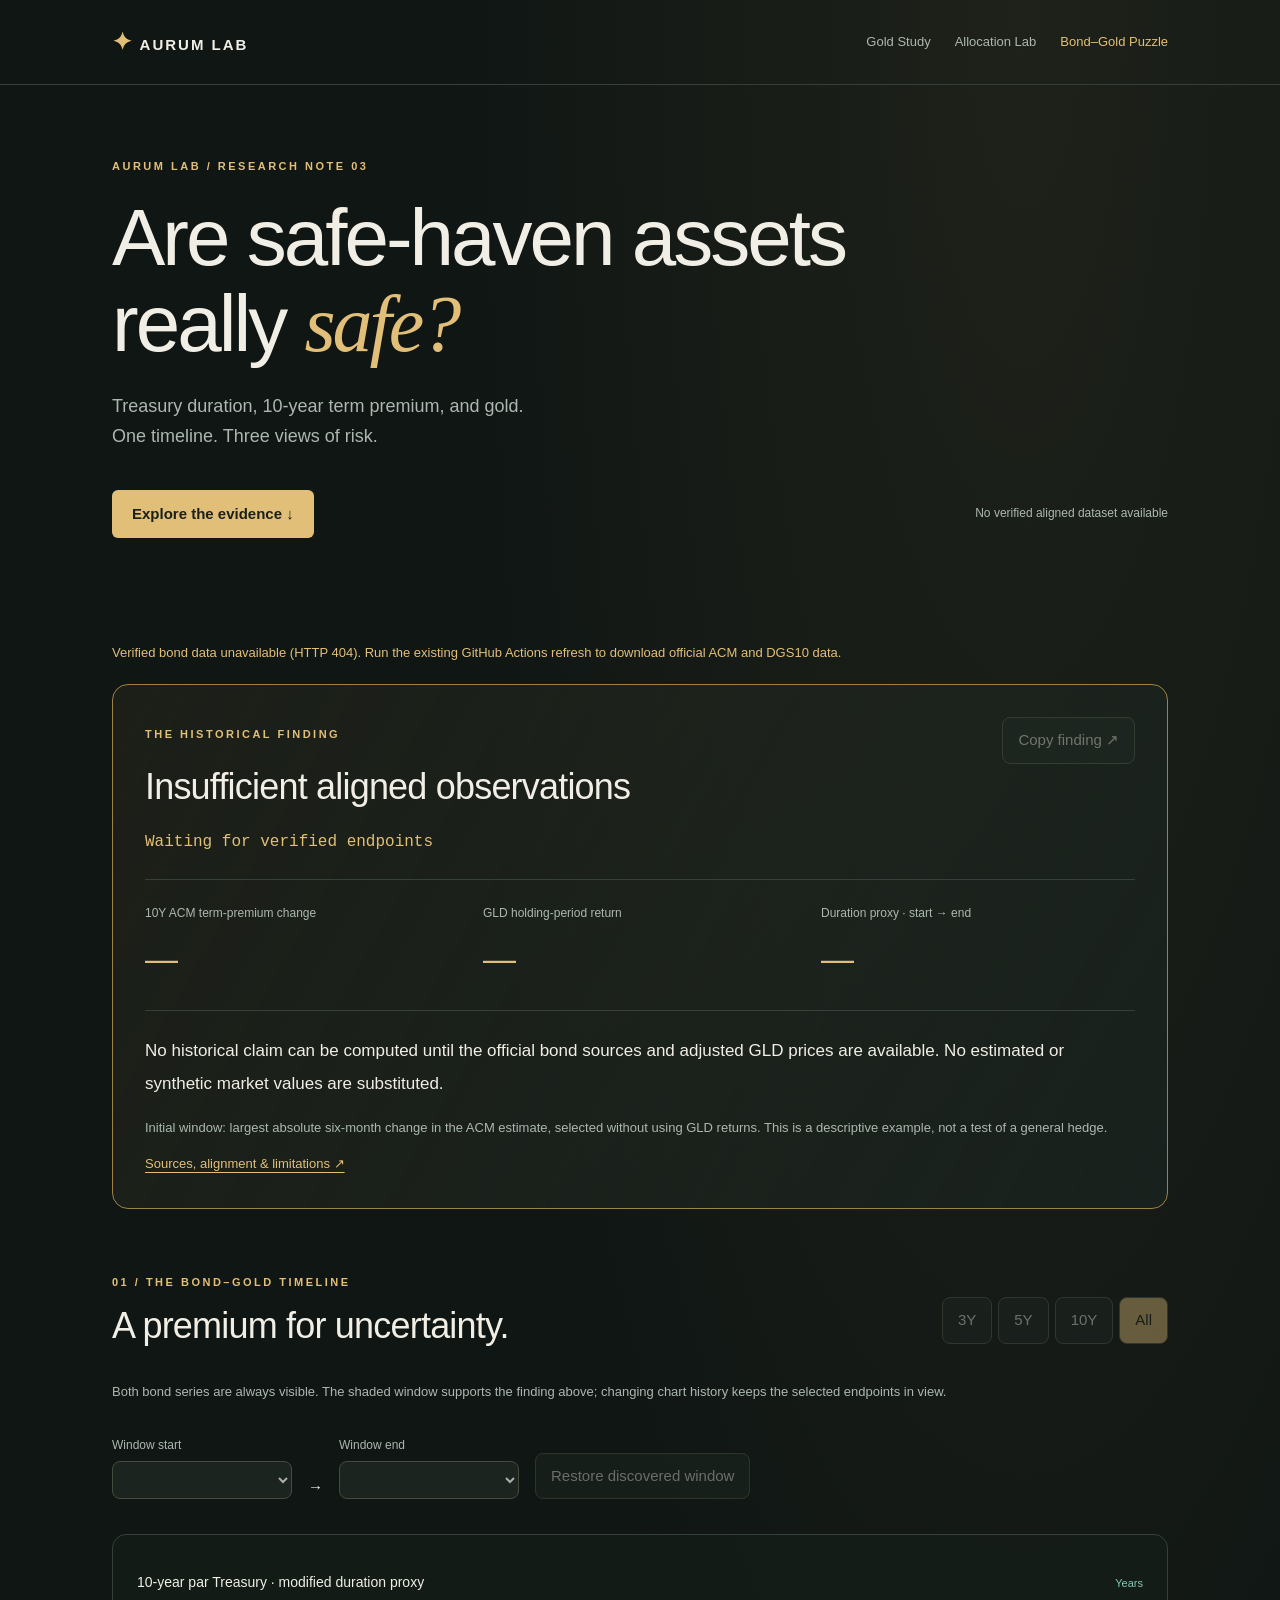
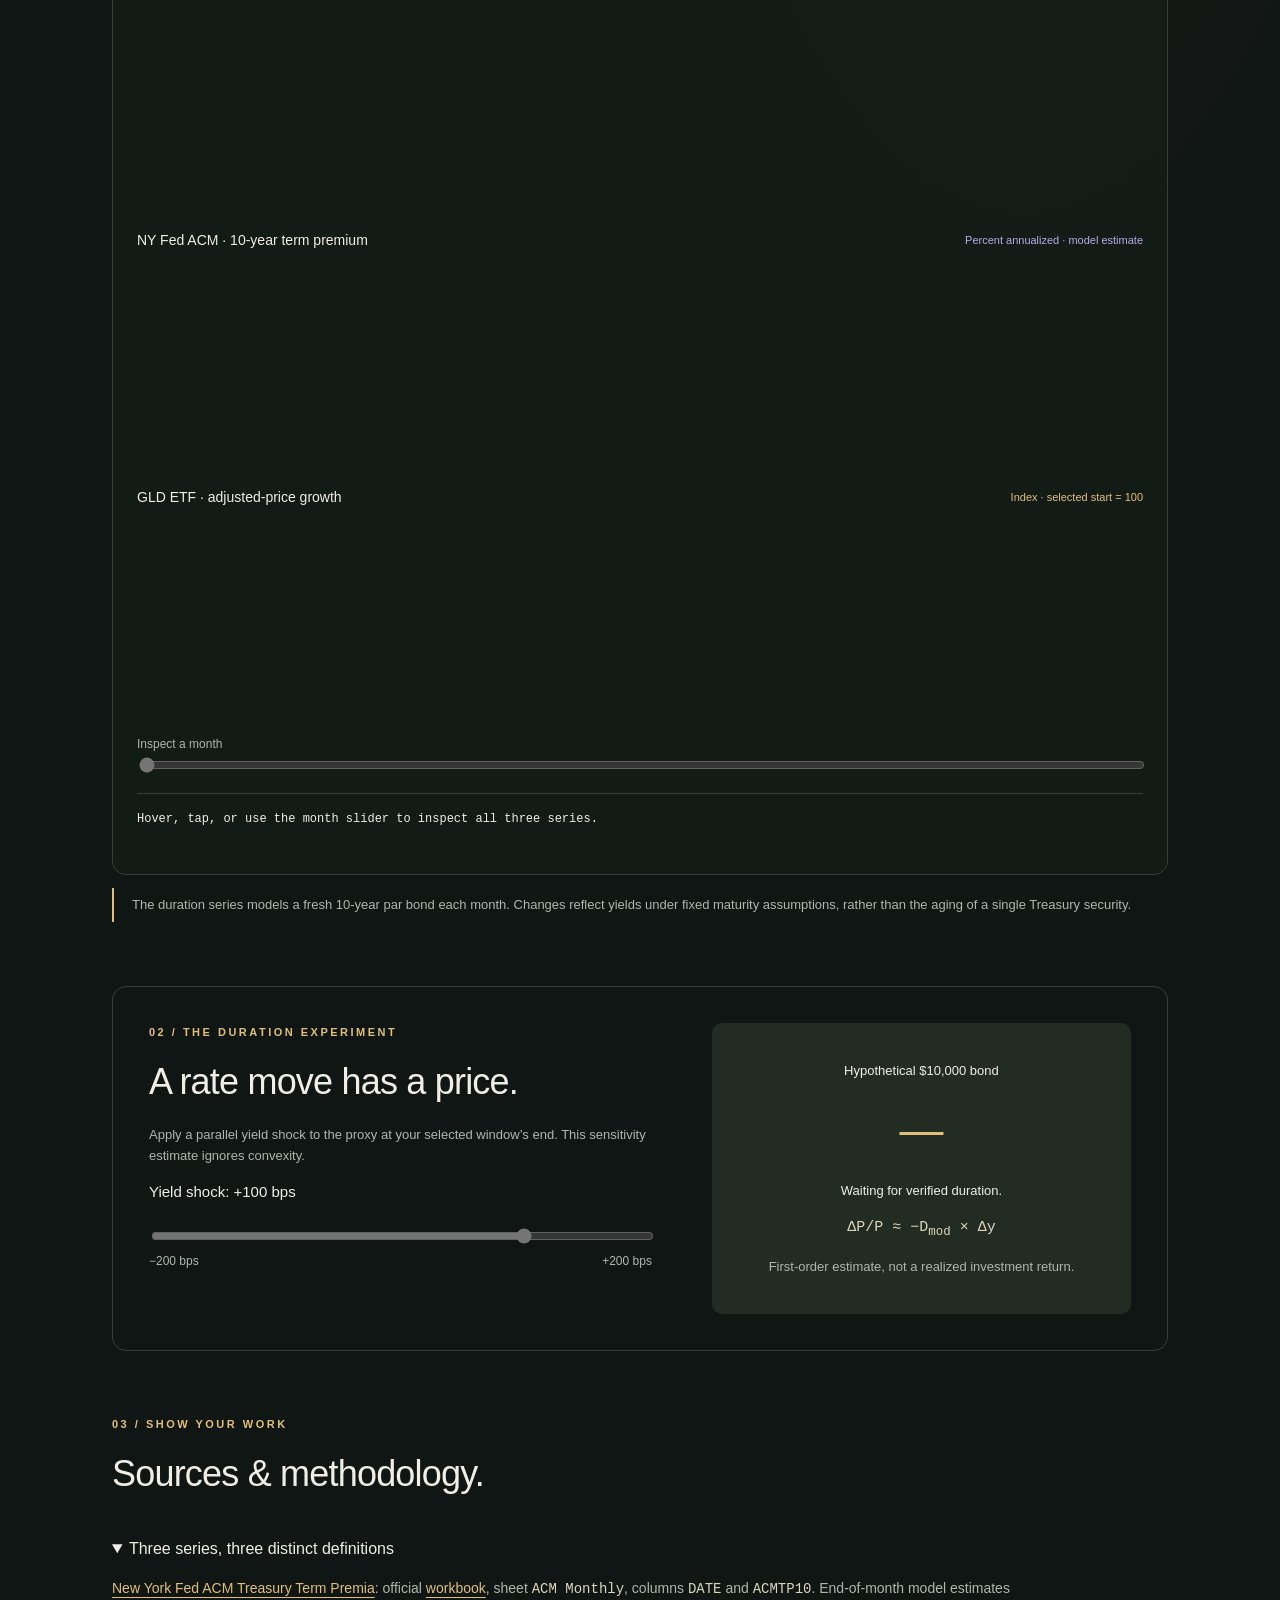
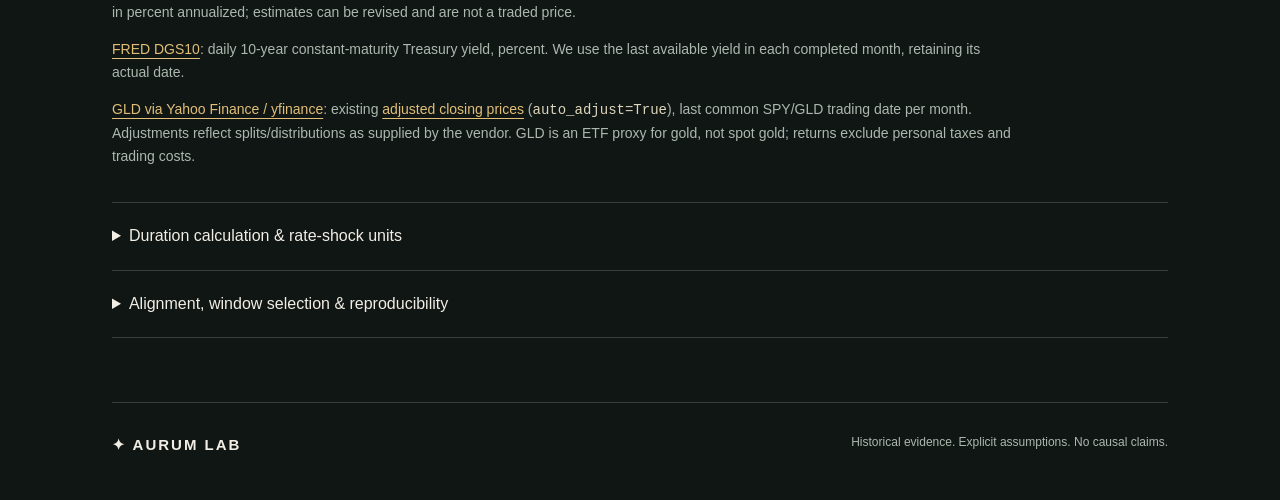
==== bonds.html @ c33cee71 "feat: add Bond–Gold research page with automated data and historical findings" ====
<!doctype html>
<html lang="en">
<head>
  <meta charset="utf-8">
  <meta name="viewport" content="width=device-width,initial-scale=1">
  <title>The Safe Haven Paradox · Aurum Lab</title>
  <meta name="description" content="Treasury duration, the NY Fed 10-year ACM term premium, and GLD: a reproducible historical comparison.">
  <link rel="stylesheet" href="bonds.css">
  <script defer src="bond_analysis.js"></script>
  <script defer src="bonds.js"></script>
</head>
<body>
  <header><nav class="wrap" aria-label="Main navigation"><a class="brand" href="index.html"><span>✦</span> AURUM LAB</a><div><a href="index.html">Gold Study</a><a href="portfolio.html">Allocation Lab</a><a aria-current="page" href="bonds.html">Bond–Gold Puzzle</a></div></nav></header>
  <main class="wrap">
    <section class="hero">
      <p class="eyebrow">AURUM LAB / RESEARCH NOTE 03</p>
      <h1>Are safe-haven assets<br>really <em>safe?</em></h1>
      <p class="intro">Treasury duration, 10-year term premium, and gold.<br>One timeline. Three views of risk.</p>
      <div class="hero-bottom"><a class="cta" href="#evidence">Explore the evidence ↓</a><p id="dataStamp">Checking verified monthly observations…</p></div>
    </section>

    <div id="status" role="status">Loading official bond data and aligned GLD prices…</div>
    <noscript><p class="notice">JavaScript is required to compute and display the finding. Download <a href="bond_data.json">the observations</a> for independent analysis.</p></noscript>

    <section id="findingPanel" class="finding" aria-labelledby="findingTitle">
      <div class="section-top"><p id="findingLabel" class="eyebrow">THE HISTORICAL FINDING</p><button id="copy" disabled>Copy finding ↗</button></div>
      <h2 id="findingTitle">What did gold do when the premium changed?</h2>
      <p id="windowDates" class="dates">Waiting for verified endpoints</p>
      <div class="metrics"><div><span>10Y ACM term-premium change</span><strong id="tpChange">—</strong></div><div><span>GLD holding-period return</span><strong id="goldReturn">—</strong></div><div><span>Duration proxy · start → end</span><strong id="durationChange">—</strong></div></div>
      <p id="findingText" aria-live="polite">A historical conclusion will appear automatically when verified aligned data is available.</p>
      <p id="selectionNote" class="muted">Initial window: largest absolute six-month change in the ACM estimate, selected without using GLD returns. This is a descriptive example, not a test of a general hedge.</p>
      <a class="small-link" href="#methodology">Sources, alignment & limitations ↗</a>
    </section>

    <section id="evidence" aria-labelledby="evidenceTitle">
      <div class="section-top"><div><p class="eyebrow">01 / THE BOND–GOLD TIMELINE</p><h2 id="evidenceTitle">A premium for uncertainty.</h2></div><div class="ranges" aria-label="Chart history"><button data-years="3" disabled>3Y</button><button data-years="5" disabled>5Y</button><button data-years="10" disabled>10Y</button><button data-years="0" aria-pressed="true" disabled>All</button></div></div>
      <p class="muted">Both bond series are always visible. The shaded window supports the finding above; changing chart history keeps the selected endpoints in view.</p>
      <div class="controls"><label>Window start<select id="start" disabled></select></label><span aria-hidden="true">→</span><label>Window end<select id="end" disabled></select></label><button id="reset" disabled>Restore discovered window</button></div>
      <p id="windowError" role="alert"></p>
      <div class="charts" id="charts">
        <div class="chart-head"><h3>10-year par Treasury · modified duration proxy</h3><span class="mint">Years</span></div>
        <div id="durationChart" class="chart" role="img" aria-label="Historical monthly modified duration proxy, in years"></div>
        <div class="chart-head"><h3>NY Fed ACM · 10-year term premium</h3><span class="violet">Percent annualized · model estimate</span></div>
        <div id="premiumChart" class="chart" role="img" aria-label="Historical monthly ten-year ACM term premium, in percent"></div>
        <div class="chart-head"><h3>GLD ETF · adjusted-price growth</h3><span class="gold">Index · selected start = 100</span></div>
        <div id="goldChart" class="chart" role="img" aria-label="Historical GLD adjusted price index"></div>
        <label class="inspect">Inspect a month <input id="inspect" type="range" min="0" max="1" value="0" disabled></label>
        <p id="readout" class="readout" aria-live="polite">Hover, tap, or use the month slider to inspect all three series.</p>
        <p id="historyRange" class="muted"></p>
      </div>
      <p class="notice">The duration series models a fresh 10-year par bond each month. Changes reflect yields under fixed maturity assumptions, rather than the aging of a single Treasury security.</p>
    </section>

    <section class="experiment" aria-labelledby="shockTitle"><div><p class="eyebrow">02 / THE DURATION EXPERIMENT</p><h2 id="shockTitle">A rate move has a price.</h2><p class="muted">Apply a parallel yield shock to the proxy at your selected window’s end. This sensitivity estimate ignores convexity.</p><label for="shock">Yield shock: <output id="shockLabel">+100 bps</output></label><input id="shock" type="range" min="-200" max="200" step="5" value="100" disabled><div class="slider-labels"><span>−200 bps</span><span>+200 bps</span></div></div><div class="shock-result"><p>Hypothetical $10,000 bond</p><strong id="bondValue">—</strong><p id="shockResult">Waiting for verified duration.</p><code>ΔP/P ≈ −D<sub>mod</sub> × Δy</code><p class="muted">First-order estimate, not a realized investment return.</p></div></section>

    <section id="methodology"><p class="eyebrow">03 / SHOW YOUR WORK</p><h2>Sources & methodology.</h2>
      <details open><summary>Three series, three distinct definitions</summary><p><a href="https://www.newyorkfed.org/research/data_indicators/term-premia-tabs">New York Fed ACM Treasury Term Premia</a>: official <a href="https://www.newyorkfed.org/medialibrary/media/research/data_indicators/ACMTermPremium.xls">workbook</a>, sheet <code>ACM Monthly</code>, columns <code>DATE</code> and <code>ACMTP10</code>. End-of-month model estimates in percent annualized; estimates can be revised and are not a traded price.</p><p><a href="https://fred.stlouisfed.org/series/DGS10">FRED DGS10</a>: daily 10-year constant-maturity Treasury yield, percent. We use the last available yield in each completed month, retaining its actual date.</p><p><a href="https://finance.yahoo.com/quote/GLD/history/">GLD via Yahoo Finance / yfinance</a>: existing <a href="data.json">adjusted closing prices</a> (<code>auto_adjust=True</code>), last common SPY/GLD trading date per month. Adjustments reflect splits/distributions as supplied by the vendor. GLD is an ETF proxy for gold, not spot gold; returns exclude personal taxes and trading costs.</p></details>
      <details><summary>Duration calculation & rate-shock units</summary><p>Face value 100; maturity 10 years; 20 semiannual cash flows. Set annual coupon rate equal to DGS10 / 100. Discount each coupon and final principal at (1 + y/2)<sup>t</sup>. Price is the sum of present values. Macaulay duration is their time-weighted mean in years; modified duration divides it by (1 + y/2). This is a hypothetical model proxy, not a measured CUSIP duration.</p><p>For a +100 bps shock, Δy = +0.01 and ΔP/P ≈ −D<sub>mod</sub> × 0.01. This ignores convexity, coupon reinvestment, roll-down, and nonparallel yield-curve changes.</p></details>
      <details><summary>Alignment, window selection & reproducibility</summary><p>Only completed months present in all three sources are used; missing months are never filled. ACM, yield, and GLD may have different observation dates within the same calendar month. The finding explicitly reports those endpoint dates. GLD return is (end adjusted close / start adjusted close − 1) × 100. Term-premium change is (end % − start %) × 100 basis points.</p><p>The initial finding scans all consecutive six-calendar-month windows and chooses the largest absolute ACM change, breaking ties by earliest start. GLD does not influence selection. This retrospective extreme is deliberately illustrative and can exaggerate typical movements; it cannot establish causality, a dependable hedge, or future performance. User-selected windows recompute the same formulas.</p><p id="provenance">Retrieval dates appear after data loads.</p><p><a href="bond_data.json">Download aligned observations & metadata</a> · <a href="https://github.com/StarvingBaby/534_lab">Source code</a></p></details>
    </section>
    <footer><a class="brand" href="index.html">✦ AURUM LAB</a><span>Historical evidence. Explicit assumptions. No causal claims.</span></footer>
  </main>
</body>
</html>
---- bonds.css ----
:root{color-scheme:dark;--bg:#101614;--panel:#18211d;--line:#344039;--text:#f1eee5;--muted:#acb8af;--gold:#e2bf78;--mint:#83c8b6;--violet:#b9aae5}*{box-sizing:border-box}html{scroll-behavior:smooth;scroll-padding-top:30px}body{margin:0;background:radial-gradient(ellipse at 80% 0,#34332366,transparent 40%),var(--bg);color:var(--text);font:15px/1.65 'Segoe UI',Arial,sans-serif}a{color:var(--gold);text-underline-offset:4px}button,input,select{font:inherit}button,select{background:#202b25;color:var(--text);border:1px solid #59634f;border-radius:8px;padding:10px 15px}button{cursor:pointer}button:hover,a:hover{filter:brightness(1.2)}button:disabled{opacity:.4;cursor:default}button[aria-pressed=true]{background:var(--gold);color:#172018}a:focus-visible,button:focus-visible,input:focus-visible,select:focus-visible,summary:focus-visible{outline:3px solid var(--gold);outline-offset:5px}.wrap{max-width:1120px;margin:auto;padding:0 32px}header{border-bottom:1px solid var(--line)}nav{display:flex;align-items:center;justify-content:space-between;min-height:84px;gap:24px}nav div{display:flex;gap:24px;flex-wrap:wrap}nav a{text-decoration:none;font-size:13px;color:var(--muted)}nav a[aria-current]{color:var(--gold)}.brand{font-size:15px;font-weight:750;letter-spacing:2px;color:var(--text);text-decoration:none}.brand span{color:var(--gold);font-size:24px}.hero{padding:72px 0 40px}.eyebrow{color:var(--gold);font-size:11px;font-weight:700;letter-spacing:2.5px;margin:0 0 18px}h1{font-size:clamp(42px,6.5vw,80px);font-weight:500;line-height:1.07;letter-spacing:-3px;margin:20px 0 25px}h1 em{font-family:Georgia,serif;color:var(--gold);font-weight:400}.intro{color:var(--muted);font-size:18px}.hero-bottom{display:flex;align-items:center;justify-content:space-between;gap:24px;padding-top:20px}.hero-bottom p{color:var(--muted);font-size:12px;max-width:400px}.cta{display:inline-block;padding:12px 20px;background:var(--gold);color:#1b201a;border-radius:6px;text-decoration:none;font-weight:650}#status{font-size:13px;color:var(--gold);margin:0 0 20px}#status:empty{display:none}section{margin-bottom:64px}h2{font-size:clamp(25px,3vw,36px);font-weight:500;letter-spacing:-.8px;line-height:1.25;margin:0 0 20px}h3{font-size:14px;font-weight:500;margin:0}.finding{border:1px solid #9e8149;border-radius:16px;background:linear-gradient(120deg,#413a2440,var(--panel));padding:32px}.section-top{display:flex;justify-content:space-between;gap:24px;align-items:center}.section-top .eyebrow{margin-bottom:12px}.dates{font-family:monospace;color:var(--gold);font-size:16px}.metrics{display:grid;grid-template-columns:1fr 1fr 1fr;gap:24px;padding:24px 0;border-top:1px solid var(--line);border-bottom:1px solid var(--line);margin:24px 0}.metrics span{display:block;font-size:12px;color:var(--muted)}.metrics strong{display:block;font-size:clamp(22px,3vw,33px);color:var(--gold);font-weight:500;margin-top:8px}#findingText{font-size:17px;line-height:1.9}.muted{color:var(--muted);font-size:13px}.small-link{font-size:13px}.ranges{display:flex;gap:6px}.controls{display:flex;align-items:end;gap:16px;flex-wrap:wrap;padding:20px 0}.controls label{font-size:12px;color:var(--muted)}select{display:block;margin-top:6px;min-width:180px}.charts{border:1px solid var(--line);border-radius:14px;padding:24px;background:#17201b77}.chart-head{display:flex;justify-content:space-between;align-items:center;gap:15px;padding-top:12px}.chart-head span{font-size:11px}.mint{color:var(--mint)}.violet{color:var(--violet)}.gold{color:var(--gold)}.chart{height:190px;position:relative;margin:12px 0 20px}.chart svg{width:100%;height:100%;overflow:visible;touch-action:pan-y}.readout{font:12px/1.8 monospace;color:var(--text);min-height:44px;border-top:1px solid var(--line);padding-top:15px}.notice{border-left:2px solid var(--gold);padding:6px 0 6px 18px;color:var(--muted);font-size:13px}.experiment{display:grid;grid-template-columns:1.2fr 1fr;gap:60px;padding:36px;border:1px solid var(--line);border-radius:14px}.experiment input{margin-top:24px}input[type=range]{width:100%;accent-color:var(--gold)}.slider-labels{display:flex;justify-content:space-between;color:var(--muted);font-size:12px}.shock-result{background:#222c23;text-align:center;padding:24px;border-radius:10px}.shock-result strong{font-size:44px;color:var(--gold);font-weight:500}.shock-result p{font-size:13px}code{font-family:monospace;color:#ded6bc}details{border-bottom:1px solid var(--line);padding:20px 0;color:var(--muted);font-size:14px}summary{cursor:pointer;color:var(--text);font-size:16px}details p{max-width:900px}footer{display:flex;justify-content:space-between;gap:24px;border-top:1px solid var(--line);padding:30px 0 45px;color:var(--muted);font-size:12px}#windowError{color:#ffc4a2}.inspect{font-size:12px;color:var(--muted)}@media(max-width:700px){.wrap{padding:0 20px}nav{padding-top:18px!important;padding-bottom:18px!important;flex-wrap:wrap;gap:12px}nav div{gap:15px}.hero{padding-top:40px}h1{letter-spacing:-1.5px}.hero-bottom,.section-top{align-items:start;flex-direction:column;gap:12px}.finding{padding:22px}.metrics{grid-template-columns:1fr;gap:14px}.metrics div{display:flex;justify-content:space-between;align-items:center;gap:15px}.metrics strong{margin:0;font-size:23px;white-space:nowrap}.chart-head{align-items:start;flex-direction:column;gap:2px}.charts{padding:16px 8px}.experiment{grid-template-columns:1fr;gap:24px;padding:22px}select{min-width:145px}.controls{gap:10px}footer{flex-direction:column}.dates{font-size:14px}}@media(prefers-reduced-motion:reduce){html{scroll-behavior:auto}*{animation:none!important;transition:none!important}}
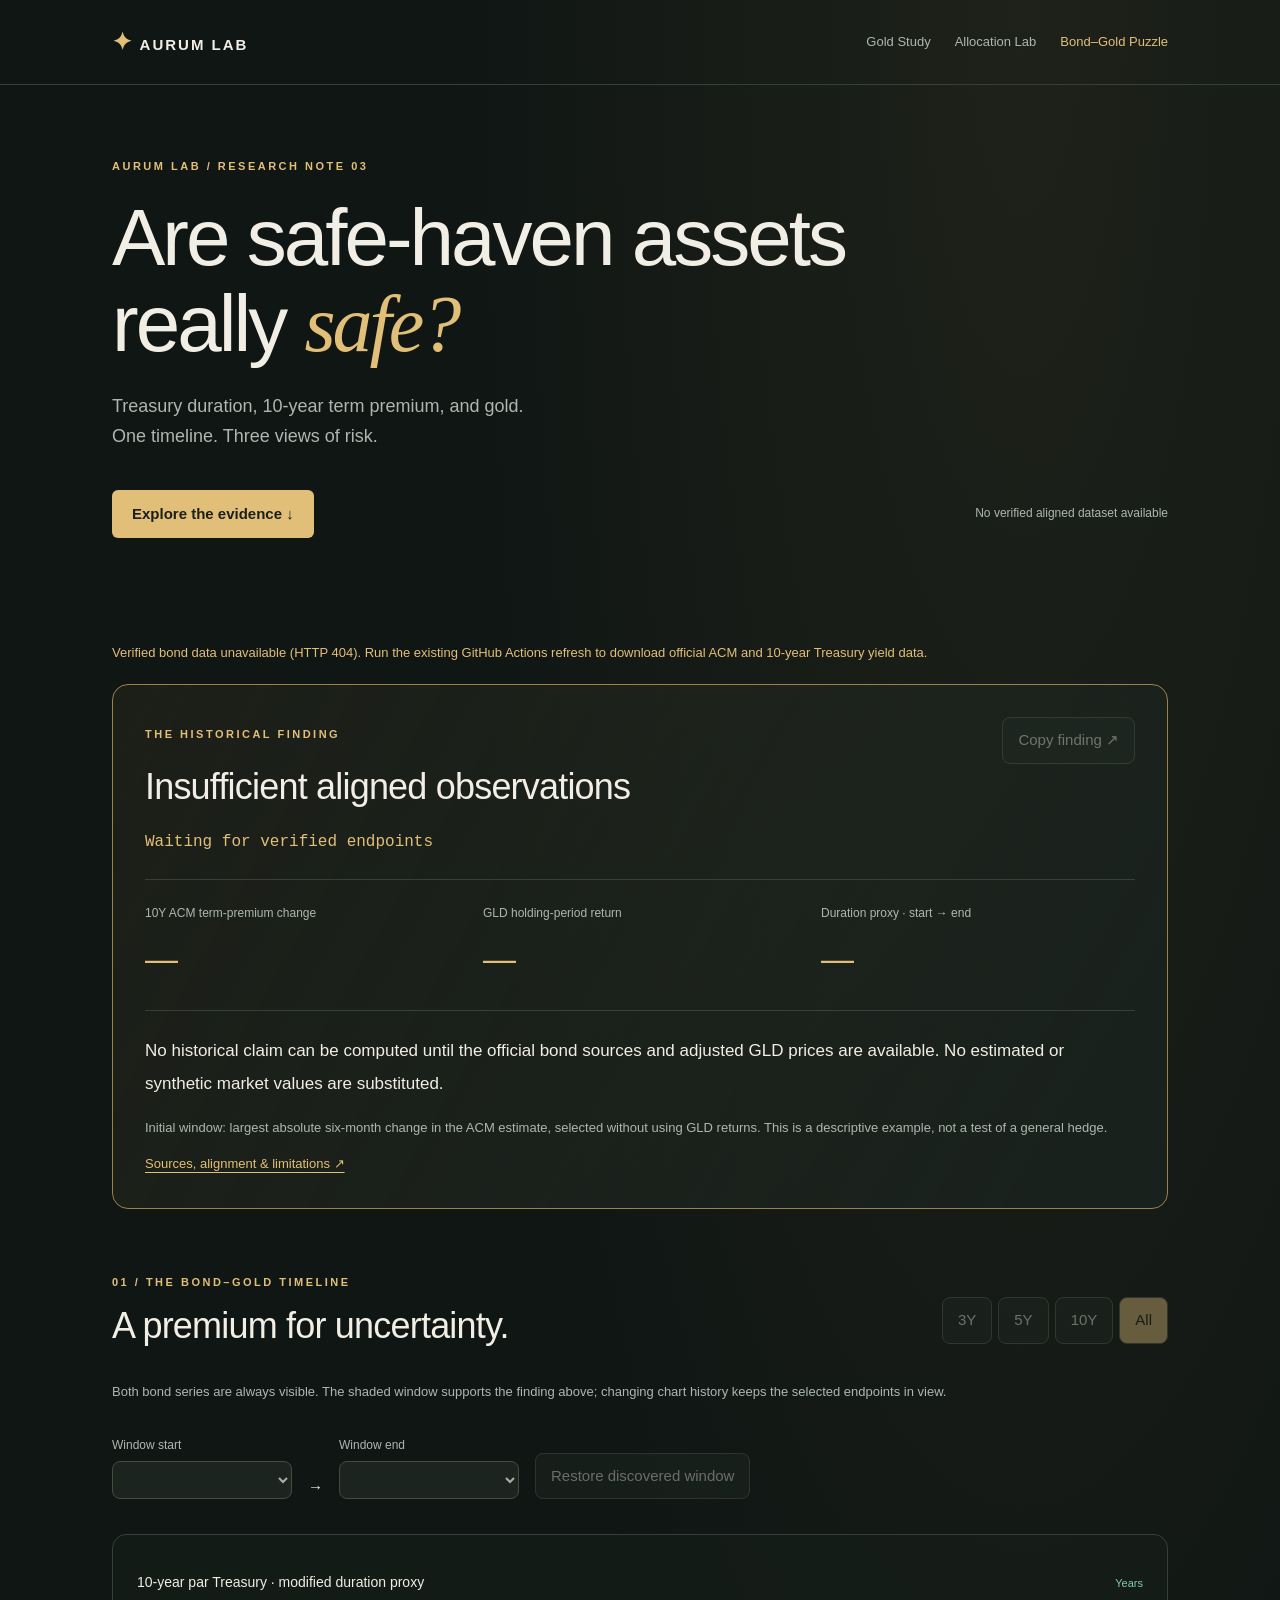
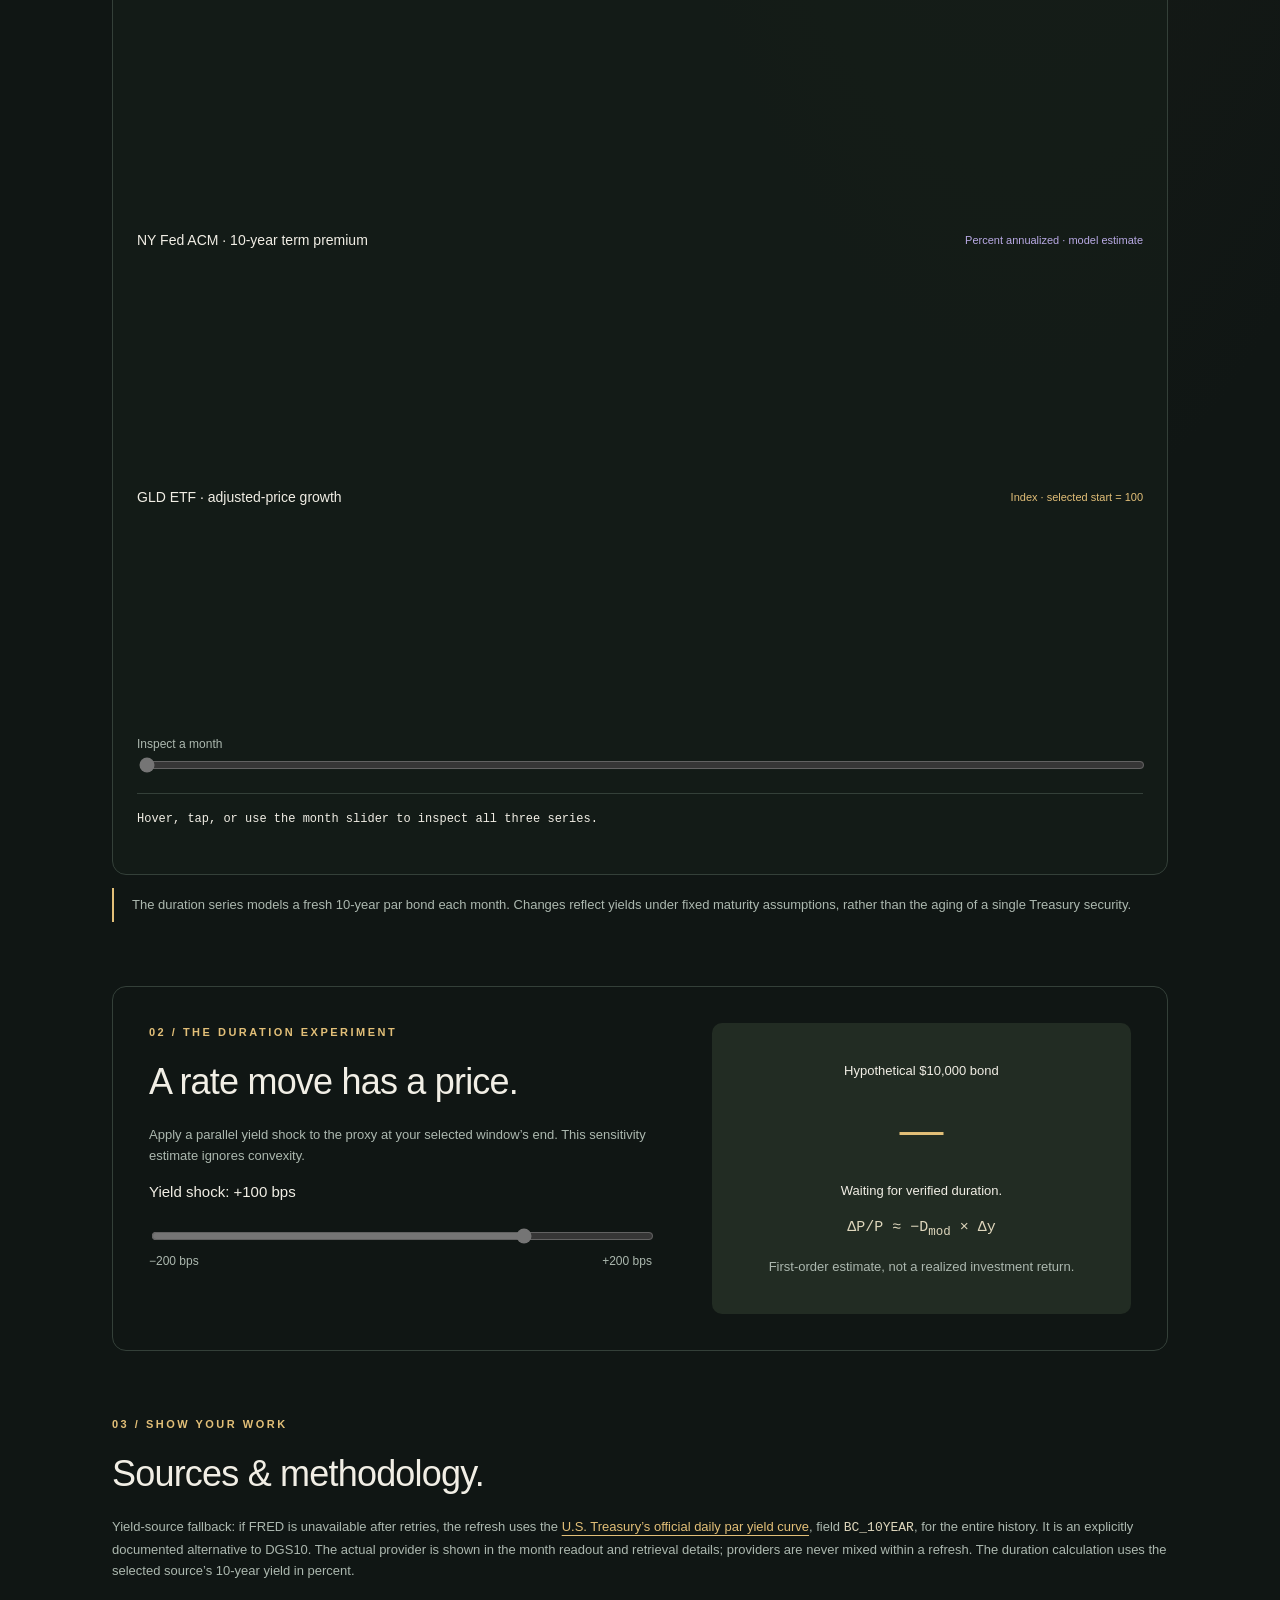
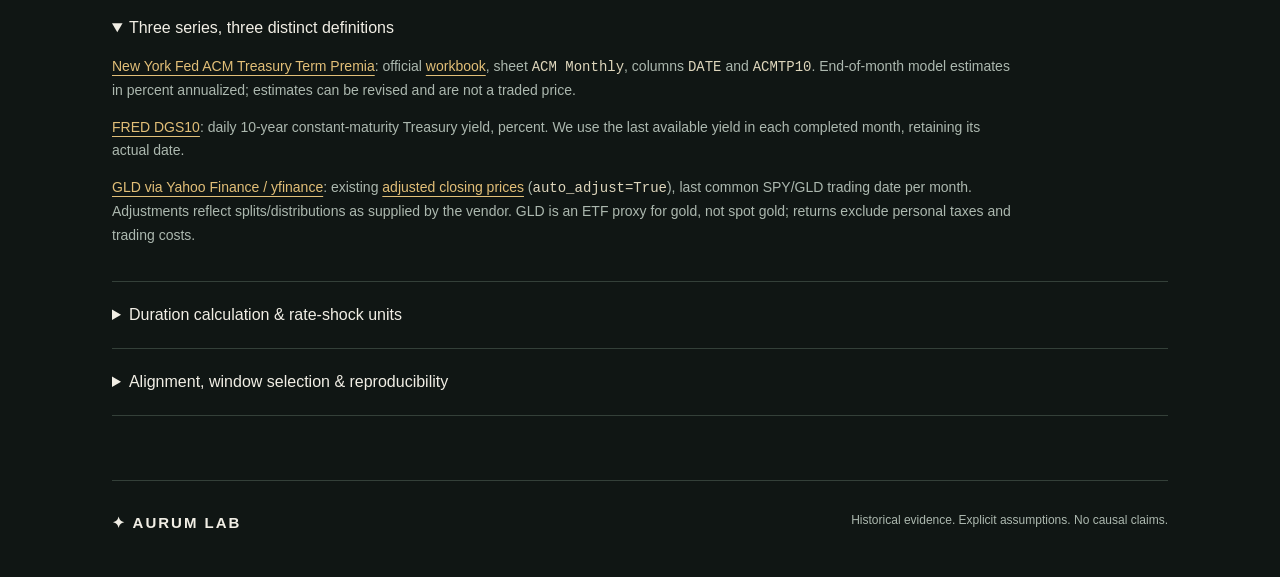
==== commit 705e2b95: "fix: add download retries and official Treasury fallback for bond data" ====
--- a/bonds.html
+++ b/bonds.html
@@ -54,8 +54,9 @@
     <section class="experiment" aria-labelledby="shockTitle"><div><p class="eyebrow">02 / THE DURATION EXPERIMENT</p><h2 id="shockTitle">A rate move has a price.</h2><p class="muted">Apply a parallel yield shock to the proxy at your selected window’s end. This sensitivity estimate ignores convexity.</p><label for="shock">Yield shock: <output id="shockLabel">+100 bps</output></label><input id="shock" type="range" min="-200" max="200" step="5" value="100" disabled><div class="slider-labels"><span>−200 bps</span><span>+200 bps</span></div></div><div class="shock-result"><p>Hypothetical $10,000 bond</p><strong id="bondValue">—</strong><p id="shockResult">Waiting for verified duration.</p><code>ΔP/P ≈ −D<sub>mod</sub> × Δy</code><p class="muted">First-order estimate, not a realized investment return.</p></div></section>
 
     <section id="methodology"><p class="eyebrow">03 / SHOW YOUR WORK</p><h2>Sources & methodology.</h2>
+      <p class="muted">Yield-source fallback: if FRED is unavailable after retries, the refresh uses the <a href="https://home.treasury.gov/resource-center-data-chart-center/interest-rates">U.S. Treasury’s official daily par yield curve</a>, field <code>BC_10YEAR</code>, for the entire history. It is an explicitly documented alternative to DGS10. The actual provider is shown in the month readout and retrieval details; providers are never mixed within a refresh. The duration calculation uses the selected source’s 10-year yield in percent.</p>
       <details open><summary>Three series, three distinct definitions</summary><p><a href="https://www.newyorkfed.org/research/data_indicators/term-premia-tabs">New York Fed ACM Treasury Term Premia</a>: official <a href="https://www.newyorkfed.org/medialibrary/media/research/data_indicators/ACMTermPremium.xls">workbook</a>, sheet <code>ACM Monthly</code>, columns <code>DATE</code> and <code>ACMTP10</code>. End-of-month model estimates in percent annualized; estimates can be revised and are not a traded price.</p><p><a href="https://fred.stlouisfed.org/series/DGS10">FRED DGS10</a>: daily 10-year constant-maturity Treasury yield, percent. We use the last available yield in each completed month, retaining its actual date.</p><p><a href="https://finance.yahoo.com/quote/GLD/history/">GLD via Yahoo Finance / yfinance</a>: existing <a href="data.json">adjusted closing prices</a> (<code>auto_adjust=True</code>), last common SPY/GLD trading date per month. Adjustments reflect splits/distributions as supplied by the vendor. GLD is an ETF proxy for gold, not spot gold; returns exclude personal taxes and trading costs.</p></details>
-      <details><summary>Duration calculation & rate-shock units</summary><p>Face value 100; maturity 10 years; 20 semiannual cash flows. Set annual coupon rate equal to DGS10 / 100. Discount each coupon and final principal at (1 + y/2)<sup>t</sup>. Price is the sum of present values. Macaulay duration is their time-weighted mean in years; modified duration divides it by (1 + y/2). This is a hypothetical model proxy, not a measured CUSIP duration.</p><p>For a +100 bps shock, Δy = +0.01 and ΔP/P ≈ −D<sub>mod</sub> × 0.01. This ignores convexity, coupon reinvestment, roll-down, and nonparallel yield-curve changes.</p></details>
+      <details><summary>Duration calculation & rate-shock units</summary><p>Face value 100; maturity 10 years; 20 semiannual cash flows. Set annual coupon rate equal to the selected 10-year yield / 100. Discount each coupon and final principal at (1 + y/2)<sup>t</sup>. Price is the sum of present values. Macaulay duration is their time-weighted mean in years; modified duration divides it by (1 + y/2). This is a hypothetical model proxy, not a measured CUSIP duration.</p><p>For a +100 bps shock, Δy = +0.01 and ΔP/P ≈ −D<sub>mod</sub> × 0.01. This ignores convexity, coupon reinvestment, roll-down, and nonparallel yield-curve changes.</p></details>
       <details><summary>Alignment, window selection & reproducibility</summary><p>Only completed months present in all three sources are used; missing months are never filled. ACM, yield, and GLD may have different observation dates within the same calendar month. The finding explicitly reports those endpoint dates. GLD return is (end adjusted close / start adjusted close − 1) × 100. Term-premium change is (end % − start %) × 100 basis points.</p><p>The initial finding scans all consecutive six-calendar-month windows and chooses the largest absolute ACM change, breaking ties by earliest start. GLD does not influence selection. This retrospective extreme is deliberately illustrative and can exaggerate typical movements; it cannot establish causality, a dependable hedge, or future performance. User-selected windows recompute the same formulas.</p><p id="provenance">Retrieval dates appear after data loads.</p><p><a href="bond_data.json">Download aligned observations & metadata</a> · <a href="https://github.com/StarvingBaby/534_lab">Source code</a></p></details>
     </section>
     <footer><a class="brand" href="index.html">✦ AURUM LAB</a><span>Historical evidence. Explicit assumptions. No causal claims.</span></footer>
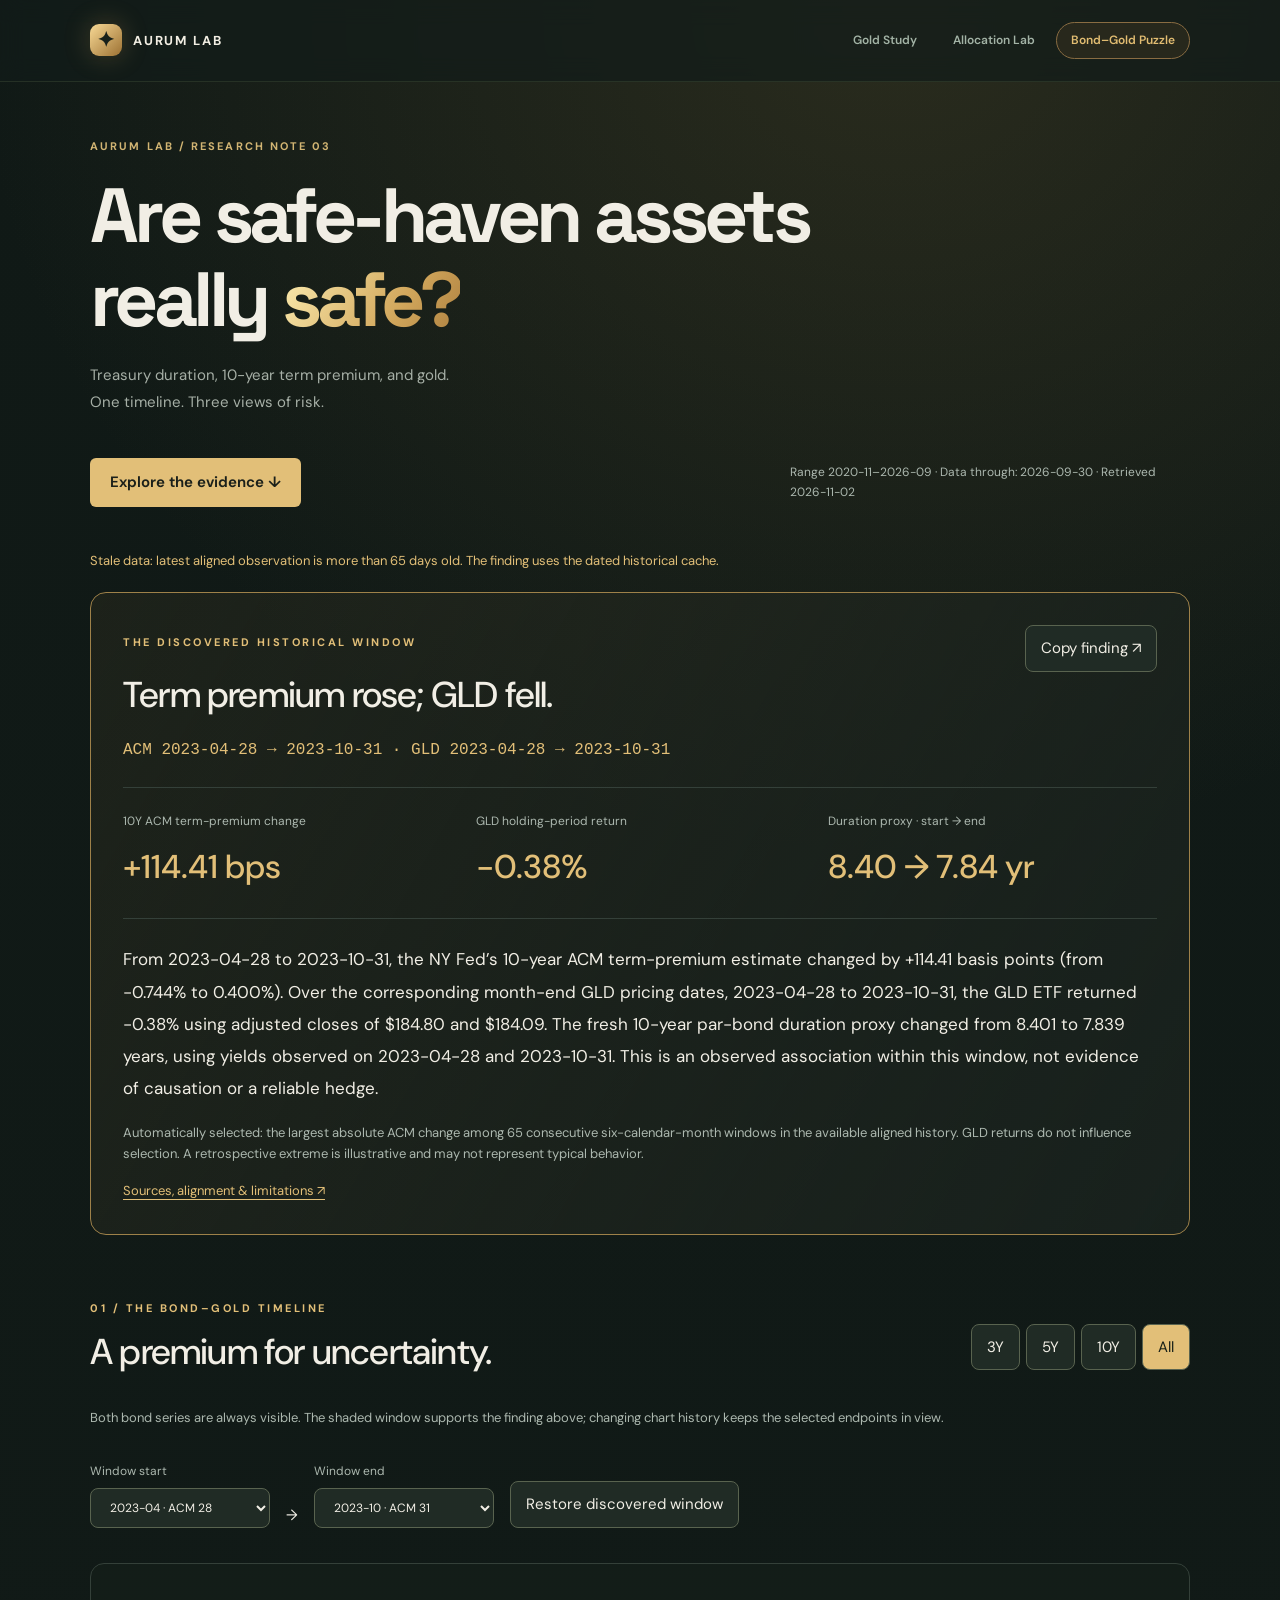
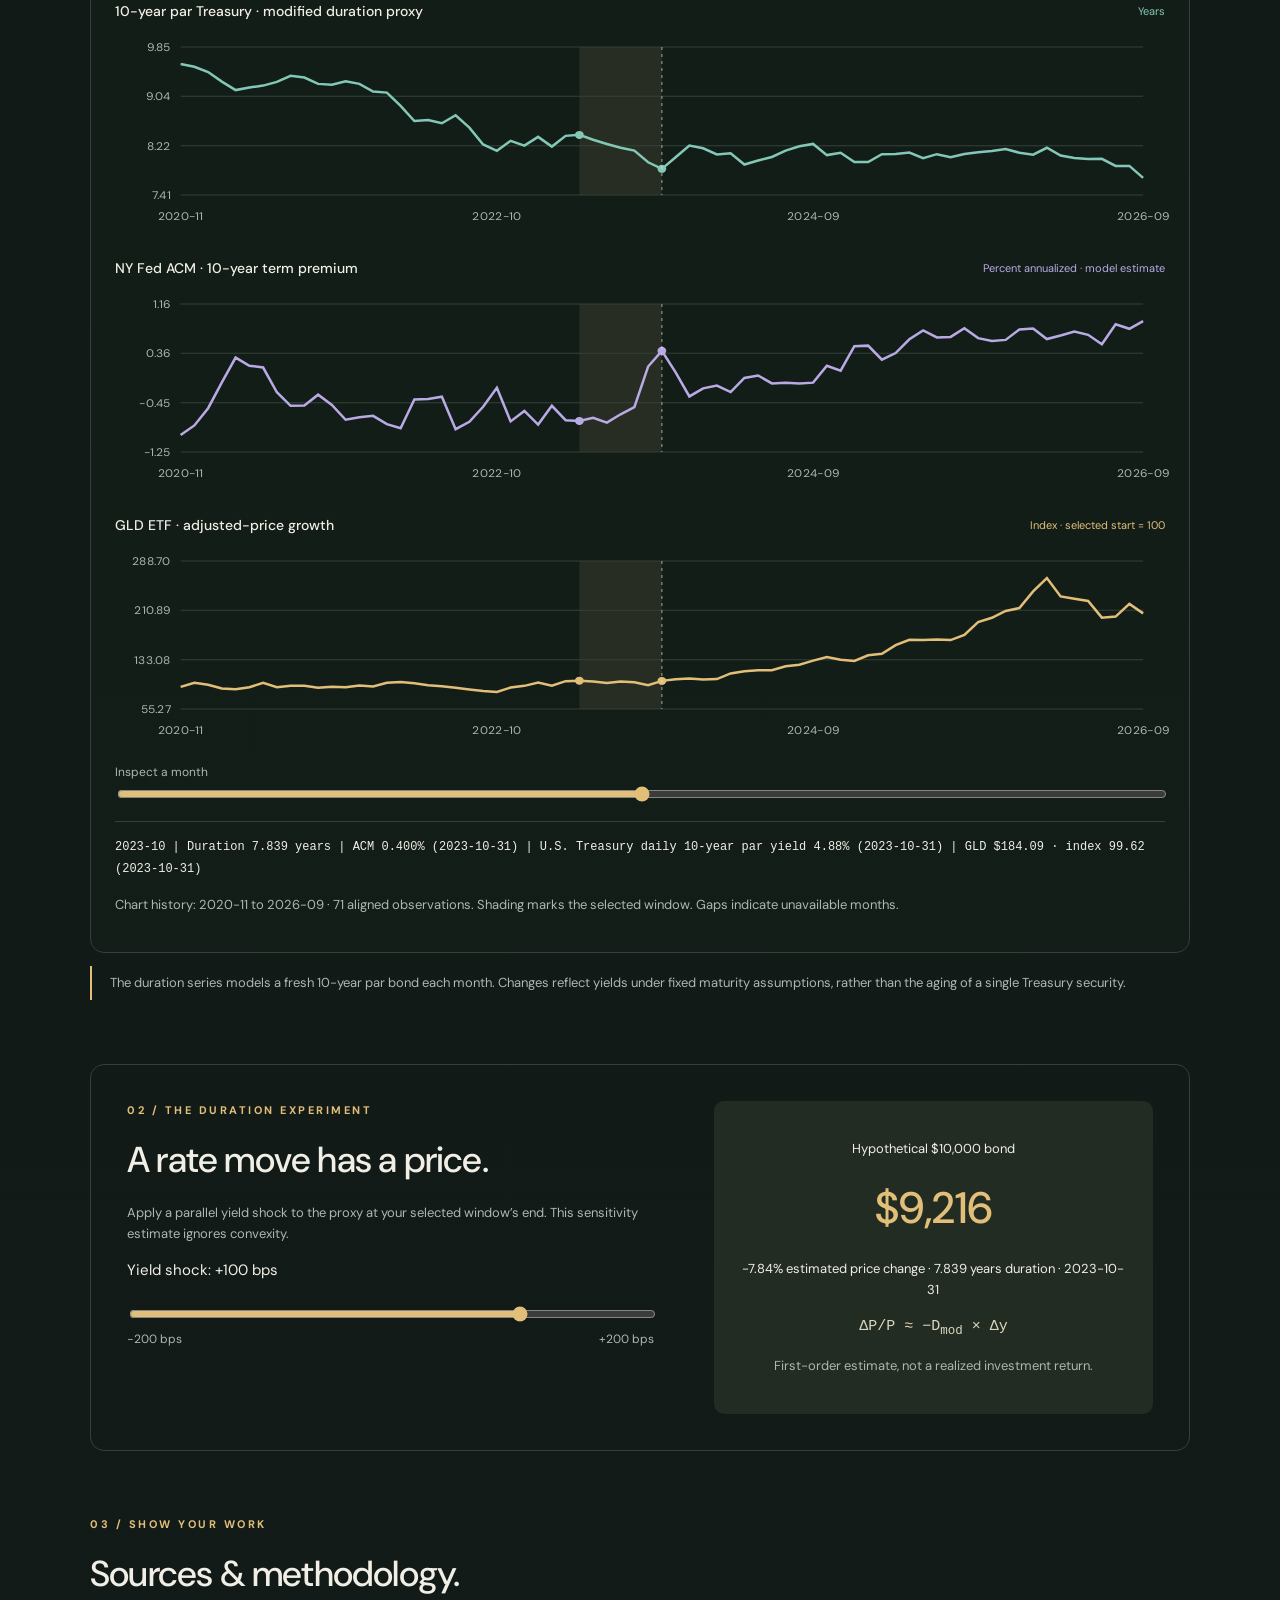
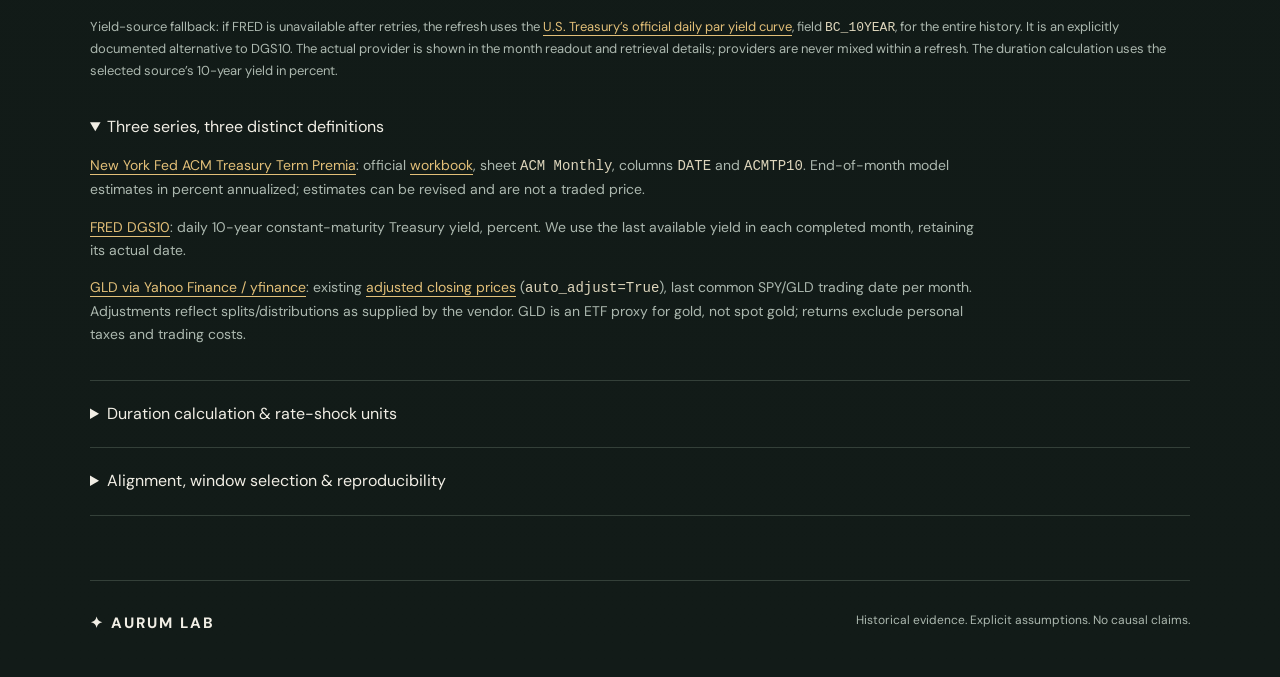
==== commit af3b043b: "update: updating all pages css." ====
--- a/bonds.html
+++ b/bonds.html
@@ -5,14 +5,27 @@
   <meta name="viewport" content="width=device-width,initial-scale=1">
   <title>The Safe Haven Paradox · Aurum Lab</title>
   <meta name="description" content="Treasury duration, the NY Fed 10-year ACM term premium, and GLD: a reproducible historical comparison.">
+  <link rel="preconnect" href="https://fonts.googleapis.com">
+  <link rel="preconnect" href="https://fonts.gstatic.com" crossorigin>
+  <link href="https://fonts.googleapis.com/css2?family=DM+Sans:wght@400;500;600;700&family=Space+Grotesk:wght@400;500;600;700&display=swap" rel="stylesheet">
   <link rel="stylesheet" href="bonds.css">
+  <link rel="stylesheet" href="site.css">
   <script defer src="bond_analysis.js"></script>
   <script defer src="bonds.js"></script>
 </head>
 <body>
-  <header><nav class="wrap" aria-label="Main navigation"><a class="brand" href="index.html"><span>✦</span> AURUM LAB</a><div><a href="index.html">Gold Study</a><a href="portfolio.html">Allocation Lab</a><a aria-current="page" href="bonds.html">Bond–Gold Puzzle</a></div></nav></header>
-  <main class="wrap">
-    <section class="hero">
+  <header class="site-header">
+    <nav class="wrap site-container site-nav" aria-label="Main navigation">
+      <a class="site-brand" href="index.html"><span class="site-mark" aria-hidden="true">✦</span>AURUM LAB</a>
+      <div class="site-links">
+        <a class="site-link" href="index.html">Gold Study</a>
+        <a class="site-link" href="portfolio.html">Allocation Lab</a>
+        <a class="site-link" href="bonds.html" aria-current="page">Bond–Gold Puzzle</a>
+      </div>
+    </nav>
+  </header>
+  <main class="wrap site-container site-main">
+    <section class="hero site-hero">
       <p class="eyebrow">AURUM LAB / RESEARCH NOTE 03</p>
       <h1>Are safe-haven assets<br>really <em>safe?</em></h1>
       <p class="intro">Treasury duration, 10-year term premium, and gold.<br>One timeline. Three views of risk.</p>
--- a/site.css
+++ b/site.css
@@ -0,0 +1,201 @@
+/* Shared Aurum shell. Keep navigation, gutters and hero spacing in one place. */
+:root {
+  --site-gold: #e2bd72;
+  --site-text: #f2eee3;
+  --site-muted: #a3b3a6;
+  --site-border: #52604450;
+}
+
+body {
+  font-family: 'DM Sans', Arial, sans-serif;
+  background: radial-gradient(ellipse 72% 22% at 70% 0%, #5e512c55, transparent),
+    linear-gradient(#101916, #121b18);
+}
+
+.site-container {
+  width: min(1100px, calc(100% - 48px));
+  max-width: 1100px;
+  margin-inline: auto;
+  padding-inline: 0;
+}
+
+.site-header {
+  position: relative;
+  top: auto;
+  z-index: 10;
+  padding: 22px 0;
+  border-bottom: 1px solid var(--site-border);
+  background: #131c19b9;
+  backdrop-filter: blur(12px);
+}
+
+.site-header .site-nav {
+  display: flex;
+  justify-content: space-between;
+  align-items: center;
+  flex-wrap: wrap;
+  gap: 18px 28px;
+  min-height: 0;
+  padding-block: 0 !important;
+}
+
+.site-header .site-brand {
+  display: inline-flex;
+  align-items: center;
+  gap: 11px;
+  flex-shrink: 0;
+  color: var(--site-text);
+  text-decoration: none;
+  font-size: 13px;
+  font-weight: 700;
+  letter-spacing: .14em;
+  line-height: 1;
+}
+
+.site-header .site-mark {
+  display: grid;
+  place-items: center;
+  width: 32px;
+  height: 32px;
+  border-radius: 9px;
+  background: linear-gradient(135deg, #f8d995, #9c7133);
+  box-shadow: 0 0 26px #d1a85842;
+  color: #17201a;
+  font-size: 21px;
+  letter-spacing: 0;
+}
+
+.site-header .site-links {
+  display: flex;
+  align-items: center;
+  flex-wrap: wrap;
+  gap: 6px;
+}
+
+.site-header .site-link {
+  display: block;
+  padding: 9px 14px;
+  border: 1px solid transparent;
+  border-radius: 30px;
+  color: var(--site-muted);
+  font-size: 12px;
+  font-weight: 600;
+  line-height: 1.4;
+  text-decoration: none;
+  white-space: nowrap;
+  transition: color .18s, background .18s, border-color .18s;
+}
+
+.site-header .site-link:hover {
+  color: var(--site-text);
+  background: #e2bd7210;
+}
+
+.site-header .site-link[aria-current="page"] {
+  color: var(--site-gold);
+  border-color: #896c42;
+  background: #42392166;
+}
+
+.site-header a:focus-visible {
+  outline: 2px solid var(--site-gold);
+  outline-offset: 4px;
+}
+
+.site-main {
+  padding-top: 56px;
+}
+
+.site-main > .site-hero {
+  padding: 0;
+  margin: 0 0 36px;
+}
+
+.site-hero .eyebrow {
+  margin: 0;
+  color: #d2b573;
+  font-size: 11px;
+  font-weight: 700;
+  line-height: 1.6;
+  letter-spacing: .19em;
+}
+
+.site-hero h1 {
+  font-family: 'Space Grotesk', 'DM Sans', Arial, sans-serif;
+  font-size: clamp(42px, 6vw, 78px);
+  font-weight: 700;
+  line-height: 1.09;
+  letter-spacing: -.06em;
+  margin: 19px 0 20px;
+}
+
+.site-hero h1 em {
+  font-family: inherit;
+  font-style: normal;
+  font-weight: inherit;
+  background: linear-gradient(120deg, #fff1b6, #d1a65b 65%, #aa7d3d);
+  background-clip: text;
+  -webkit-background-clip: text;
+  color: transparent;
+}
+
+.site-hero .intro {
+  color: #a6afa6;
+  font-size: 15px;
+  line-height: 1.8;
+  max-width: 730px;
+}
+
+.site-status {
+  display: flex;
+  align-items: center;
+  gap: 12px;
+  margin-top: 20px;
+  color: var(--site-muted);
+  font-size: 12px;
+}
+
+@media (max-width: 700px) {
+  .site-container {
+    width: calc(100% - 40px);
+    padding-inline: 0;
+  }
+
+  .site-header {
+    padding: 18px 0;
+  }
+
+  .site-header .site-nav {
+    flex-direction: column;
+    align-items: flex-start;
+    gap: 16px;
+  }
+
+  .site-header .site-links {
+    gap: 4px;
+    width: 100%;
+  }
+
+  .site-header .site-link {
+    padding: 8px 10px;
+    font-size: 11px;
+  }
+
+  .site-main {
+    padding-top: 36px;
+  }
+
+  .site-main > .site-hero {
+    margin-bottom: 28px;
+  }
+
+  .site-status #dataStatus {
+    display: inline;
+  }
+}
+
+@media (prefers-reduced-motion: reduce) {
+  .site-header .site-link {
+    transition: none;
+  }
+}
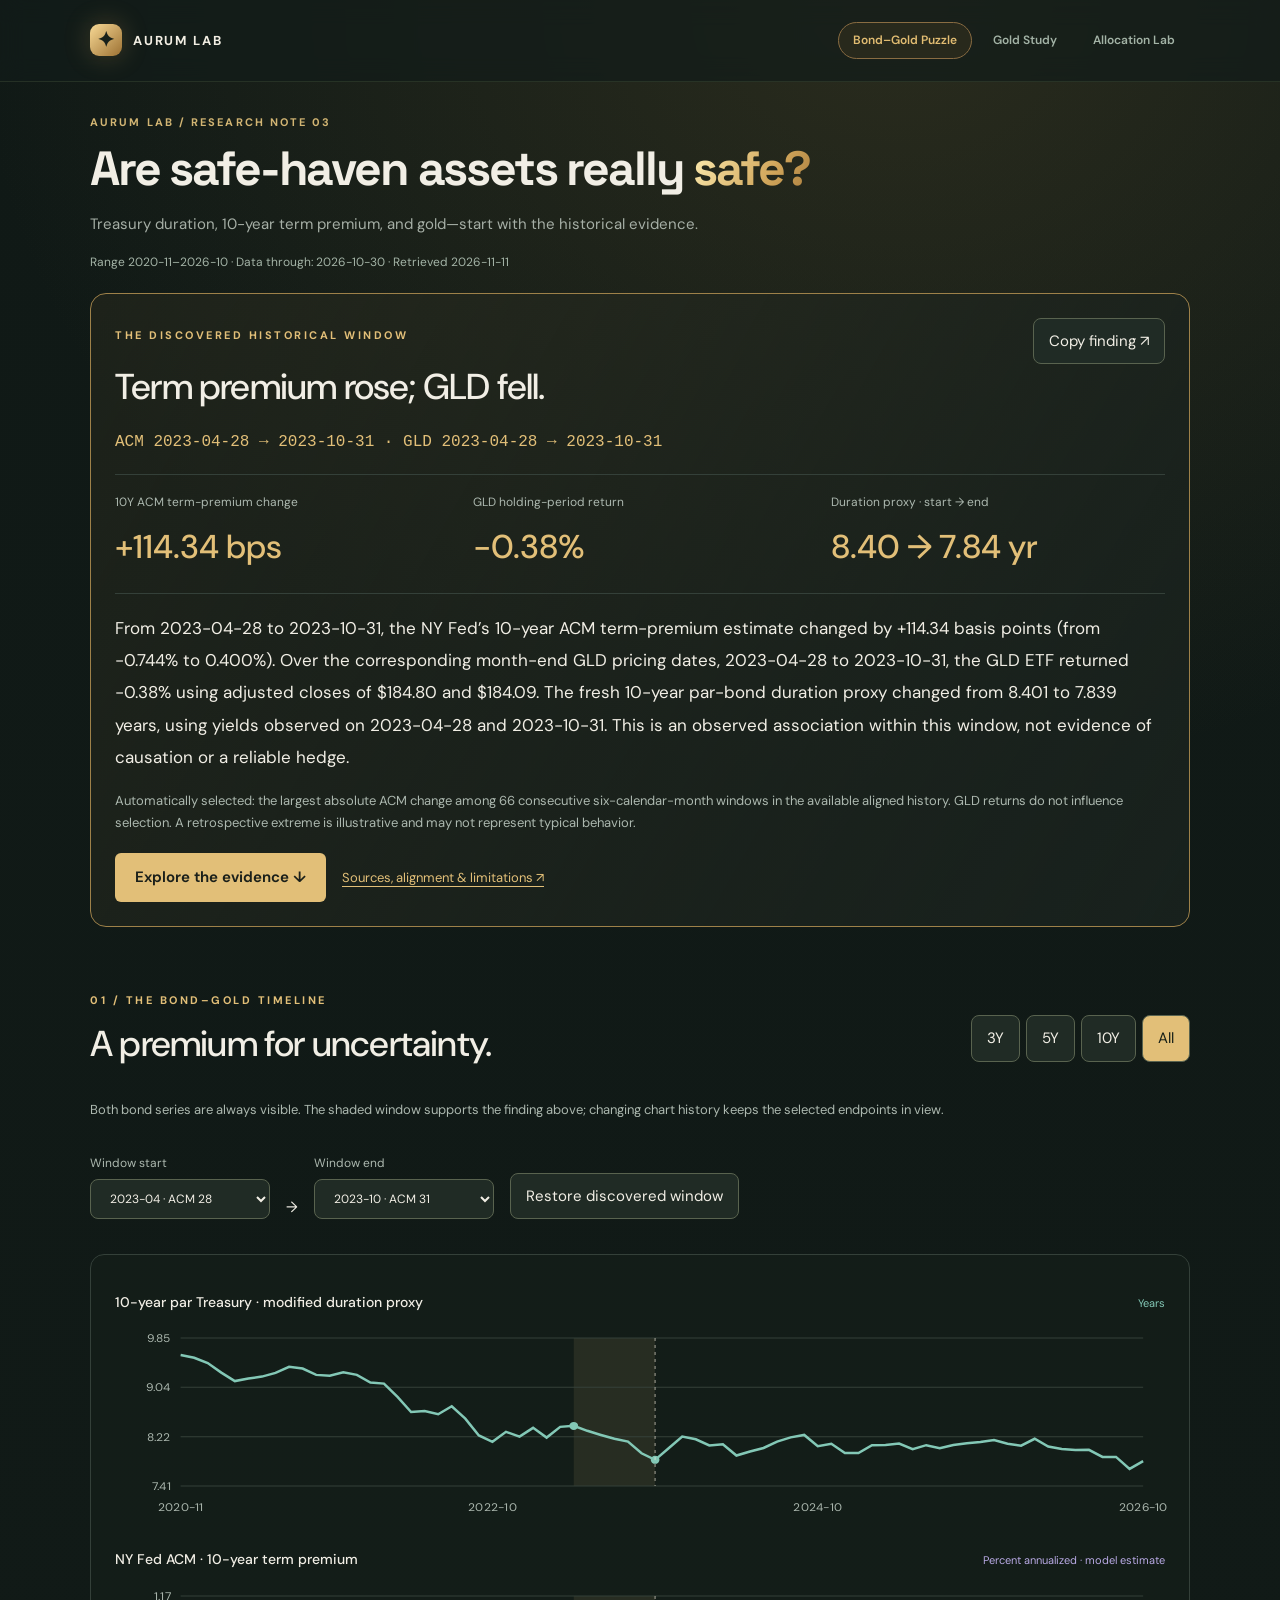
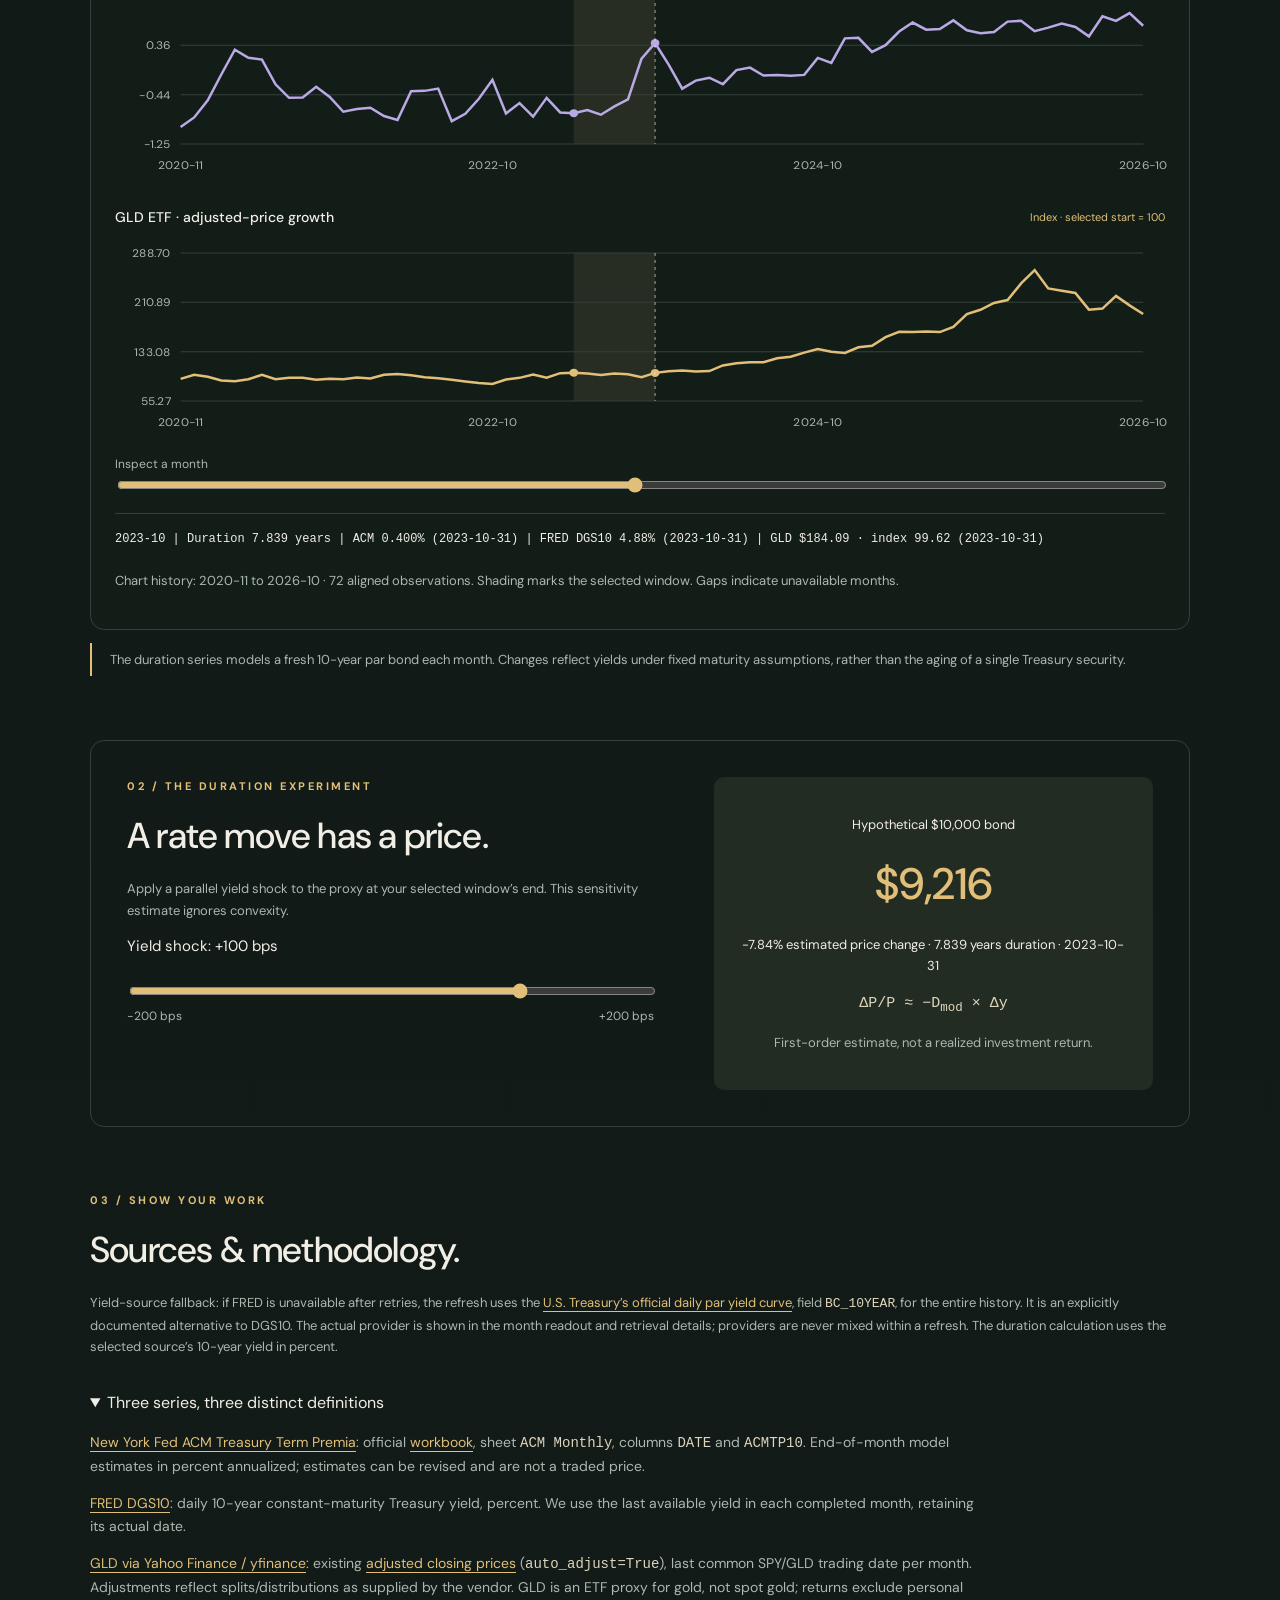
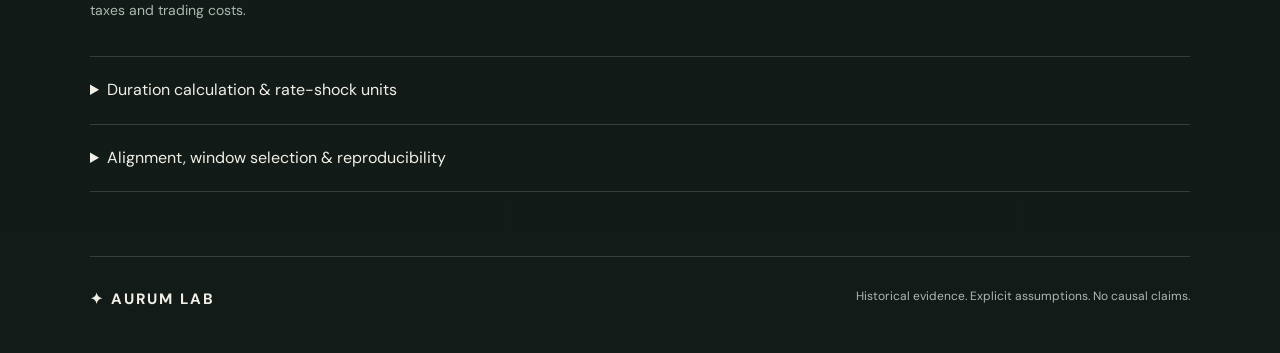
==== commit f369c761: "feat: make Bond–Gold research the homepage and preserve Gold Study" ====
--- a/bonds.html
+++ b/bonds.html
@@ -3,76 +3,12 @@
 <head>
   <meta charset="utf-8">
   <meta name="viewport" content="width=device-width,initial-scale=1">
-  <title>The Safe Haven Paradox · Aurum Lab</title>
-  <meta name="description" content="Treasury duration, the NY Fed 10-year ACM term premium, and GLD: a reproducible historical comparison.">
-  <link rel="preconnect" href="https://fonts.googleapis.com">
-  <link rel="preconnect" href="https://fonts.gstatic.com" crossorigin>
-  <link href="https://fonts.googleapis.com/css2?family=DM+Sans:wght@400;500;600;700&family=Space+Grotesk:wght@400;500;600;700&display=swap" rel="stylesheet">
-  <link rel="stylesheet" href="bonds.css">
-  <link rel="stylesheet" href="site.css">
-  <script defer src="bond_analysis.js"></script>
-  <script defer src="bonds.js"></script>
+  <title>Bond–Gold Puzzle · Aurum Lab</title>
+  <link rel="canonical" href="https://starvingbaby.github.io/534_lab/">
+  <meta http-equiv="refresh" content="0;url=./index.html">
+  <script>window.location.replace('./index.html' + window.location.search + window.location.hash);</script>
 </head>
 <body>
-  <header class="site-header">
-    <nav class="wrap site-container site-nav" aria-label="Main navigation">
-      <a class="site-brand" href="index.html"><span class="site-mark" aria-hidden="true">✦</span>AURUM LAB</a>
-      <div class="site-links">
-        <a class="site-link" href="index.html">Gold Study</a>
-        <a class="site-link" href="portfolio.html">Allocation Lab</a>
-        <a class="site-link" href="bonds.html" aria-current="page">Bond–Gold Puzzle</a>
-      </div>
-    </nav>
-  </header>
-  <main class="wrap site-container site-main">
-    <section class="hero site-hero">
-      <p class="eyebrow">AURUM LAB / RESEARCH NOTE 03</p>
-      <h1>Are safe-haven assets<br>really <em>safe?</em></h1>
-      <p class="intro">Treasury duration, 10-year term premium, and gold.<br>One timeline. Three views of risk.</p>
-      <div class="hero-bottom"><a class="cta" href="#evidence">Explore the evidence ↓</a><p id="dataStamp">Checking verified monthly observations…</p></div>
-    </section>
-
-    <div id="status" role="status">Loading official bond data and aligned GLD prices…</div>
-    <noscript><p class="notice">JavaScript is required to compute and display the finding. Download <a href="bond_data.json">the observations</a> for independent analysis.</p></noscript>
-
-    <section id="findingPanel" class="finding" aria-labelledby="findingTitle">
-      <div class="section-top"><p id="findingLabel" class="eyebrow">THE HISTORICAL FINDING</p><button id="copy" disabled>Copy finding ↗</button></div>
-      <h2 id="findingTitle">What did gold do when the premium changed?</h2>
-      <p id="windowDates" class="dates">Waiting for verified endpoints</p>
-      <div class="metrics"><div><span>10Y ACM term-premium change</span><strong id="tpChange">—</strong></div><div><span>GLD holding-period return</span><strong id="goldReturn">—</strong></div><div><span>Duration proxy · start → end</span><strong id="durationChange">—</strong></div></div>
-      <p id="findingText" aria-live="polite">A historical conclusion will appear automatically when verified aligned data is available.</p>
-      <p id="selectionNote" class="muted">Initial window: largest absolute six-month change in the ACM estimate, selected without using GLD returns. This is a descriptive example, not a test of a general hedge.</p>
-      <a class="small-link" href="#methodology">Sources, alignment & limitations ↗</a>
-    </section>
-
-    <section id="evidence" aria-labelledby="evidenceTitle">
-      <div class="section-top"><div><p class="eyebrow">01 / THE BOND–GOLD TIMELINE</p><h2 id="evidenceTitle">A premium for uncertainty.</h2></div><div class="ranges" aria-label="Chart history"><button data-years="3" disabled>3Y</button><button data-years="5" disabled>5Y</button><button data-years="10" disabled>10Y</button><button data-years="0" aria-pressed="true" disabled>All</button></div></div>
-      <p class="muted">Both bond series are always visible. The shaded window supports the finding above; changing chart history keeps the selected endpoints in view.</p>
-      <div class="controls"><label>Window start<select id="start" disabled></select></label><span aria-hidden="true">→</span><label>Window end<select id="end" disabled></select></label><button id="reset" disabled>Restore discovered window</button></div>
-      <p id="windowError" role="alert"></p>
-      <div class="charts" id="charts">
-        <div class="chart-head"><h3>10-year par Treasury · modified duration proxy</h3><span class="mint">Years</span></div>
-        <div id="durationChart" class="chart" role="img" aria-label="Historical monthly modified duration proxy, in years"></div>
-        <div class="chart-head"><h3>NY Fed ACM · 10-year term premium</h3><span class="violet">Percent annualized · model estimate</span></div>
-        <div id="premiumChart" class="chart" role="img" aria-label="Historical monthly ten-year ACM term premium, in percent"></div>
-        <div class="chart-head"><h3>GLD ETF · adjusted-price growth</h3><span class="gold">Index · selected start = 100</span></div>
-        <div id="goldChart" class="chart" role="img" aria-label="Historical GLD adjusted price index"></div>
-        <label class="inspect">Inspect a month <input id="inspect" type="range" min="0" max="1" value="0" disabled></label>
-        <p id="readout" class="readout" aria-live="polite">Hover, tap, or use the month slider to inspect all three series.</p>
-        <p id="historyRange" class="muted"></p>
-      </div>
-      <p class="notice">The duration series models a fresh 10-year par bond each month. Changes reflect yields under fixed maturity assumptions, rather than the aging of a single Treasury security.</p>
-    </section>
-
-    <section class="experiment" aria-labelledby="shockTitle"><div><p class="eyebrow">02 / THE DURATION EXPERIMENT</p><h2 id="shockTitle">A rate move has a price.</h2><p class="muted">Apply a parallel yield shock to the proxy at your selected window’s end. This sensitivity estimate ignores convexity.</p><label for="shock">Yield shock: <output id="shockLabel">+100 bps</output></label><input id="shock" type="range" min="-200" max="200" step="5" value="100" disabled><div class="slider-labels"><span>−200 bps</span><span>+200 bps</span></div></div><div class="shock-result"><p>Hypothetical $10,000 bond</p><strong id="bondValue">—</strong><p id="shockResult">Waiting for verified duration.</p><code>ΔP/P ≈ −D<sub>mod</sub> × Δy</code><p class="muted">First-order estimate, not a realized investment return.</p></div></section>
-
-    <section id="methodology"><p class="eyebrow">03 / SHOW YOUR WORK</p><h2>Sources & methodology.</h2>
-      <p class="muted">Yield-source fallback: if FRED is unavailable after retries, the refresh uses the <a href="https://home.treasury.gov/resource-center-data-chart-center/interest-rates">U.S. Treasury’s official daily par yield curve</a>, field <code>BC_10YEAR</code>, for the entire history. It is an explicitly documented alternative to DGS10. The actual provider is shown in the month readout and retrieval details; providers are never mixed within a refresh. The duration calculation uses the selected source’s 10-year yield in percent.</p>
-      <details open><summary>Three series, three distinct definitions</summary><p><a href="https://www.newyorkfed.org/research/data_indicators/term-premia-tabs">New York Fed ACM Treasury Term Premia</a>: official <a href="https://www.newyorkfed.org/medialibrary/media/research/data_indicators/ACMTermPremium.xls">workbook</a>, sheet <code>ACM Monthly</code>, columns <code>DATE</code> and <code>ACMTP10</code>. End-of-month model estimates in percent annualized; estimates can be revised and are not a traded price.</p><p><a href="https://fred.stlouisfed.org/series/DGS10">FRED DGS10</a>: daily 10-year constant-maturity Treasury yield, percent. We use the last available yield in each completed month, retaining its actual date.</p><p><a href="https://finance.yahoo.com/quote/GLD/history/">GLD via Yahoo Finance / yfinance</a>: existing <a href="data.json">adjusted closing prices</a> (<code>auto_adjust=True</code>), last common SPY/GLD trading date per month. Adjustments reflect splits/distributions as supplied by the vendor. GLD is an ETF proxy for gold, not spot gold; returns exclude personal taxes and trading costs.</p></details>
-      <details><summary>Duration calculation & rate-shock units</summary><p>Face value 100; maturity 10 years; 20 semiannual cash flows. Set annual coupon rate equal to the selected 10-year yield / 100. Discount each coupon and final principal at (1 + y/2)<sup>t</sup>. Price is the sum of present values. Macaulay duration is their time-weighted mean in years; modified duration divides it by (1 + y/2). This is a hypothetical model proxy, not a measured CUSIP duration.</p><p>For a +100 bps shock, Δy = +0.01 and ΔP/P ≈ −D<sub>mod</sub> × 0.01. This ignores convexity, coupon reinvestment, roll-down, and nonparallel yield-curve changes.</p></details>
-      <details><summary>Alignment, window selection & reproducibility</summary><p>Only completed months present in all three sources are used; missing months are never filled. ACM, yield, and GLD may have different observation dates within the same calendar month. The finding explicitly reports those endpoint dates. GLD return is (end adjusted close / start adjusted close − 1) × 100. Term-premium change is (end % − start %) × 100 basis points.</p><p>The initial finding scans all consecutive six-calendar-month windows and chooses the largest absolute ACM change, breaking ties by earliest start. GLD does not influence selection. This retrospective extreme is deliberately illustrative and can exaggerate typical movements; it cannot establish causality, a dependable hedge, or future performance. User-selected windows recompute the same formulas.</p><p id="provenance">Retrieval dates appear after data loads.</p><p><a href="bond_data.json">Download aligned observations & metadata</a> · <a href="https://github.com/StarvingBaby/534_lab">Source code</a></p></details>
-    </section>
-    <footer><a class="brand" href="index.html">✦ AURUM LAB</a><span>Historical evidence. Explicit assumptions. No causal claims.</span></footer>
-  </main>
+  <p>The Bond–Gold Puzzle is now the homepage. <a href="./index.html">Open the research page →</a></p>
 </body>
 </html>
